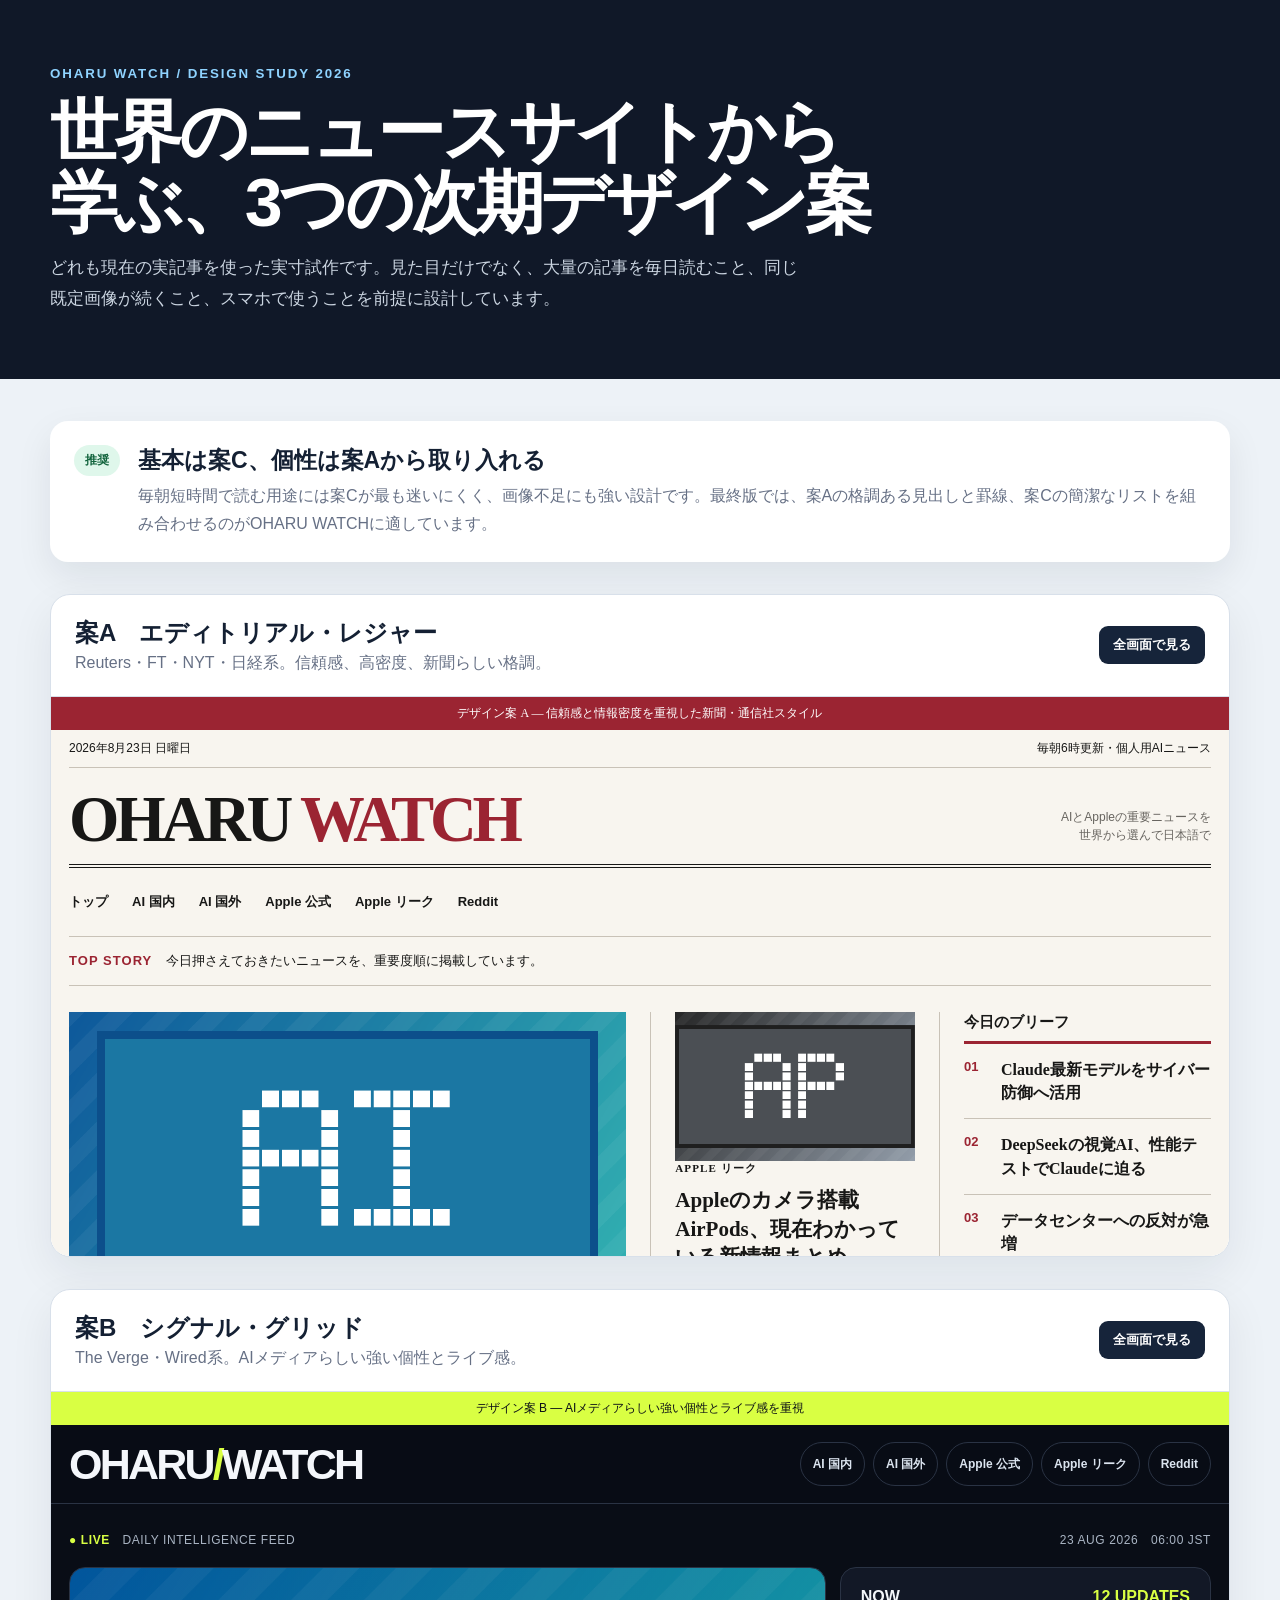
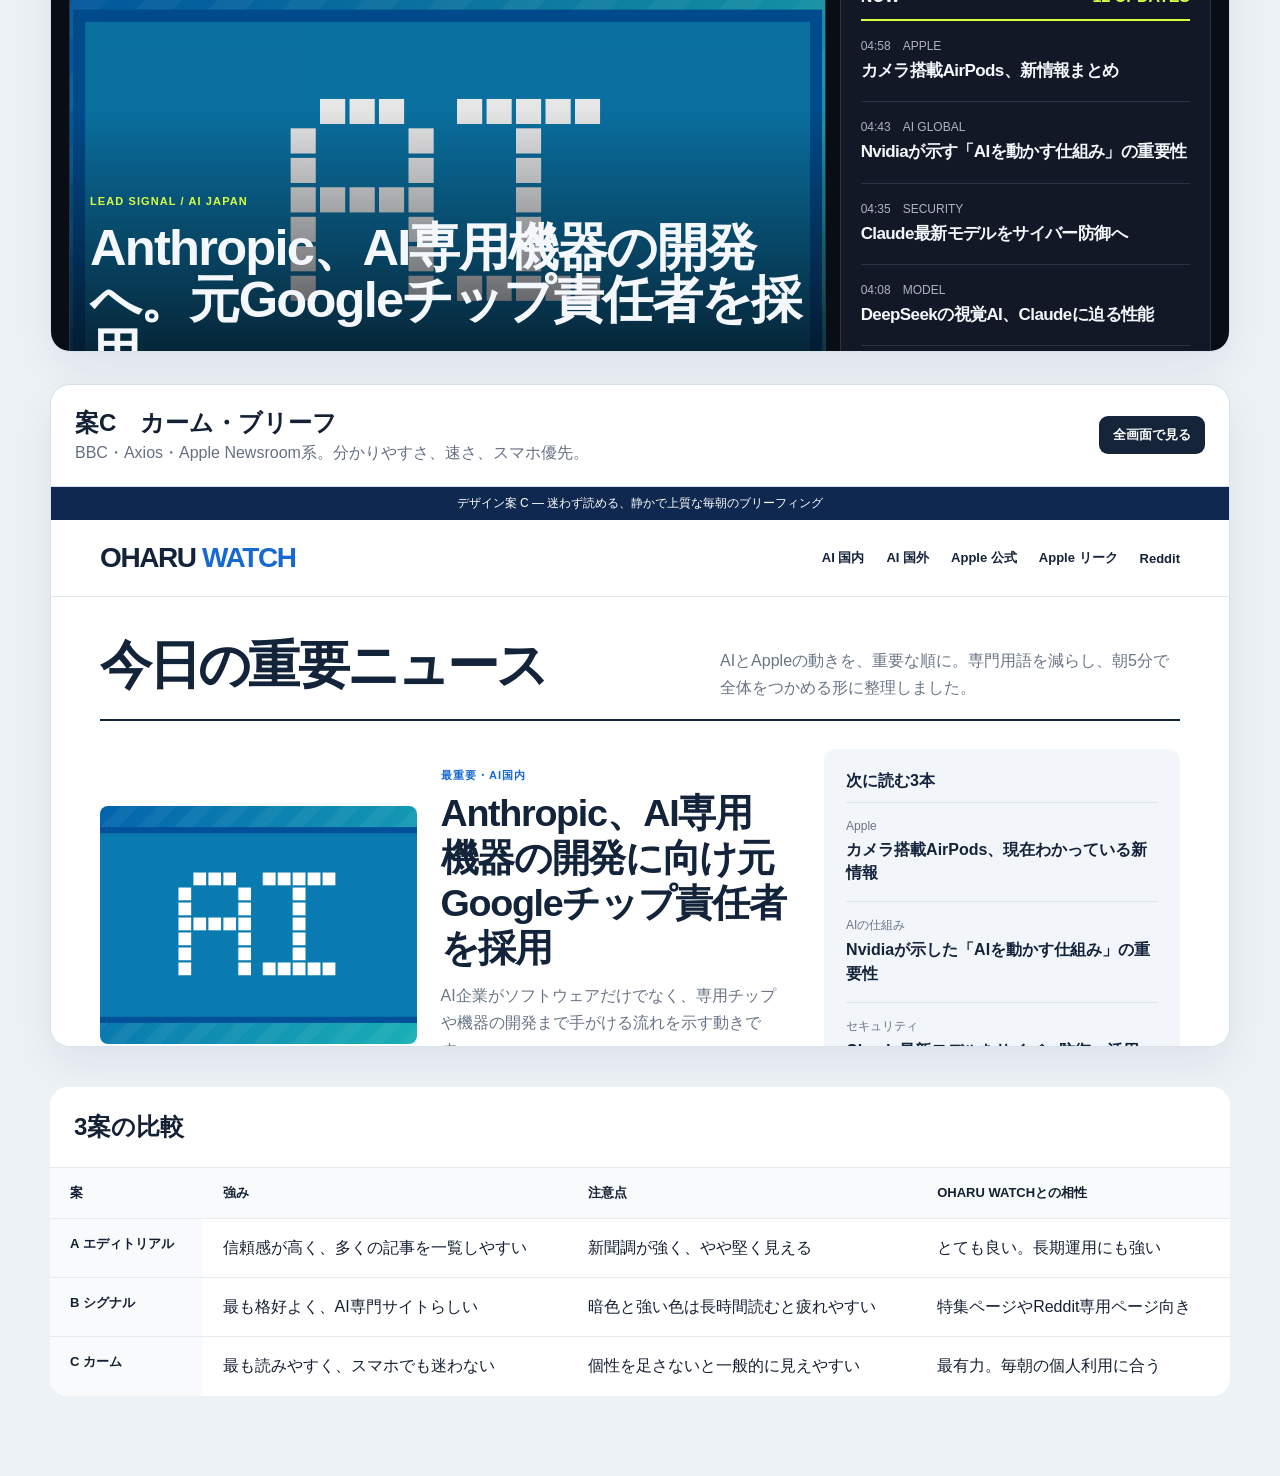
==== design-proposals/index.html @ b81df1ce "Publish OHARU WATCH design proposals" ====
<!doctype html>
<html lang="ja">
<head>
  <meta charset="utf-8">
  <meta name="viewport" content="width=device-width, initial-scale=1">
  <title>OHARU WATCH 次期デザイン比較</title>
  <link rel="stylesheet" href="proposal.css">
</head>
<body class="hub">
  <header class="hub-header">
    <small>OHARU WATCH / DESIGN STUDY 2026</small>
    <h1>世界のニュースサイトから学ぶ、3つの次期デザイン案</h1>
    <p>どれも現在の実記事を使った実寸試作です。見た目だけでなく、大量の記事を毎日読むこと、同じ既定画像が続くこと、スマホで使うことを前提に設計しています。</p>
  </header>
  <main class="hub-main">
    <section class="hub-recommendation">
      <strong>推奨</strong>
      <div><h2>基本は案C、個性は案Aから取り入れる</h2><p>毎朝短時間で読む用途には案Cが最も迷いにくく、画像不足にも強い設計です。最終版では、案Aの格調ある見出しと罫線、案Cの簡潔なリストを組み合わせるのがOHARU WATCHに適しています。</p></div>
    </section>

    <section class="concept-preview">
      <div class="preview-heading"><div><h2>案A　エディトリアル・レジャー</h2><p>Reuters・FT・NYT・日経系。信頼感、高密度、新聞らしい格調。</p></div><a href="concept-a-ledger.html">全画面で見る</a></div>
      <iframe src="concept-a-ledger.html" title="案A エディトリアル・レジャー"></iframe>
    </section>

    <section class="concept-preview">
      <div class="preview-heading"><div><h2>案B　シグナル・グリッド</h2><p>The Verge・Wired系。AIメディアらしい強い個性とライブ感。</p></div><a href="concept-b-signal.html">全画面で見る</a></div>
      <iframe src="concept-b-signal.html" title="案B シグナル・グリッド" loading="lazy"></iframe>
    </section>

    <section class="concept-preview">
      <div class="preview-heading"><div><h2>案C　カーム・ブリーフ</h2><p>BBC・Axios・Apple Newsroom系。分かりやすさ、速さ、スマホ優先。</p></div><a href="concept-c-calm.html">全画面で見る</a></div>
      <iframe src="concept-c-calm.html" title="案C カーム・ブリーフ" loading="lazy"></iframe>
    </section>

    <section class="comparison">
      <table>
        <caption>3案の比較</caption>
        <thead><tr><th>案</th><th>強み</th><th>注意点</th><th>OHARU WATCHとの相性</th></tr></thead>
        <tbody>
          <tr><th>A エディトリアル</th><td>信頼感が高く、多くの記事を一覧しやすい</td><td>新聞調が強く、やや堅く見える</td><td>とても良い。長期運用にも強い</td></tr>
          <tr><th>B シグナル</th><td>最も格好よく、AI専門サイトらしい</td><td>暗色と強い色は長時間読むと疲れやすい</td><td>特集ページやReddit専用ページ向き</td></tr>
          <tr><th>C カーム</th><td>最も読みやすく、スマホでも迷わない</td><td>個性を足さないと一般的に見えやすい</td><td>最有力。毎朝の個人利用に合う</td></tr>
        </tbody>
      </table>
    </section>
  </main>
</body>
</html>
---- design-proposals/proposal.css ----
:root {
  color-scheme: light;
  font-family: -apple-system, BlinkMacSystemFont, "Hiragino Sans", "Yu Gothic", Meiryo, sans-serif;
}

* { box-sizing: border-box; }
html { scroll-behavior: smooth; }
body { margin: 0; }
a { color: inherit; text-decoration: none; }
img { display: block; width: 100%; object-fit: cover; }
button, a { -webkit-tap-highlight-color: transparent; }
a:focus-visible { outline: 3px solid #3978ff; outline-offset: 3px; }

.proposal-note {
  margin: 0;
  padding: 8px 18px;
  background: #101828;
  color: #fff;
  font-size: 12px;
  text-align: center;
}

.eyebrow {
  display: block;
  margin-bottom: 7px;
  font-size: 11px;
  font-weight: 800;
  letter-spacing: .1em;
  text-transform: uppercase;
}

.meta {
  color: var(--muted);
  font-size: 12px;
}

/* Comparison hub */
.hub {
  --ink: #142033;
  --muted: #667085;
  min-height: 100vh;
  background: #edf2f7;
  color: var(--ink);
}

.hub-header {
  padding: 64px max(24px, calc((100vw - 1180px) / 2));
  background: #101828;
  color: #fff;
}

.hub-header small { color: #8fd3ff; font-weight: 800; letter-spacing: .14em; }
.hub-header h1 { max-width: 850px; margin: 14px 0 16px; font-size: clamp(34px, 6vw, 68px); line-height: 1.04; letter-spacing: -.055em; }
.hub-header p { max-width: 760px; margin: 0; color: #cbd5e1; font-size: 17px; line-height: 1.8; }
.hub-main { width: min(1180px, calc(100% - 40px)); margin: 42px auto 80px; }
.hub-recommendation { display: grid; grid-template-columns: auto 1fr; gap: 18px; align-items: start; padding: 24px; background: #fff; border-radius: 18px; box-shadow: 0 14px 36px rgba(15,23,42,.08); }
.hub-recommendation strong { padding: 7px 11px; border-radius: 999px; background: #dff7eb; color: #12643d; font-size: 12px; }
.hub-recommendation h2 { margin: 0 0 6px; font-size: 23px; }
.hub-recommendation p { margin: 0; color: var(--muted); line-height: 1.75; }
.concept-preview { margin-top: 32px; overflow: hidden; background: #fff; border: 1px solid #d8e0ea; border-radius: 20px; box-shadow: 0 16px 44px rgba(15,23,42,.07); }
.preview-heading { display: flex; align-items: center; justify-content: space-between; gap: 16px; padding: 22px 24px; }
.preview-heading h2 { margin: 0 0 4px; font-size: 24px; }
.preview-heading p { margin: 0; color: var(--muted); }
.preview-heading a { flex: none; padding: 10px 14px; border-radius: 9px; background: #16243a; color: #fff; font-size: 13px; font-weight: 800; }
.concept-preview iframe { display: block; width: 100%; height: 560px; border: 0; border-top: 1px solid #d8e0ea; background: #fff; }
.comparison { margin-top: 40px; overflow-x: auto; background: #fff; border-radius: 18px; }
.comparison table { width: 100%; min-width: 720px; border-collapse: collapse; }
.comparison caption { padding: 24px; text-align: left; font-size: 24px; font-weight: 800; }
.comparison th, .comparison td { padding: 16px 20px; border-top: 1px solid #e7ebf0; text-align: left; vertical-align: top; }
.comparison th { background: #f8fafc; font-size: 13px; }
.comparison td { line-height: 1.65; }

/* Concept A: Editorial Ledger */
.ledger {
  --paper: #f8f5ef;
  --ink: #171716;
  --muted: #67645f;
  --rule: #c9c2b7;
  --accent: #9b2432;
  background: var(--paper);
  color: var(--ink);
  font-family: Georgia, "Yu Mincho", "Hiragino Mincho ProN", serif;
}
.ledger .proposal-note { background: var(--accent); }
.ledger-header { width: min(1220px, calc(100% - 36px)); margin: auto; }
.ledger-utility { display: flex; justify-content: space-between; padding: 10px 0; border-bottom: 1px solid var(--rule); font: 12px/1.4 -apple-system, sans-serif; }
.ledger-brand { display: flex; align-items: end; justify-content: space-between; gap: 20px; padding: 22px 0 16px; border-bottom: 4px double var(--ink); }
.ledger-brand h1 { margin: 0; font-size: clamp(34px, 5.5vw, 66px); line-height: .9; letter-spacing: -.065em; }
.ledger-brand h1 span { color: var(--accent); }
.ledger-brand p { margin: 0 0 4px; color: var(--muted); font: 12px/1.5 -apple-system, sans-serif; text-align: right; }
.ledger-nav { display: flex; gap: 24px; overflow-x: auto; padding: 12px 0; border-bottom: 1px solid var(--rule); font: 700 13px/1.4 -apple-system, sans-serif; white-space: nowrap; scrollbar-width: none; }
.ledger-nav a,
.signal-nav a,
.calm-nav a { display: inline-flex; align-items: center; min-height: 44px; }
.ledger-main { width: min(1220px, calc(100% - 36px)); margin: auto; padding-bottom: 64px; }
.ledger-alert { display: flex; gap: 14px; align-items: baseline; padding: 14px 0; border-bottom: 1px solid var(--rule); font: 13px/1.5 -apple-system, sans-serif; }
.ledger-alert strong { color: var(--accent); text-transform: uppercase; letter-spacing: .08em; }
.ledger-top { display: grid; grid-template-columns: minmax(0, 1.65fr) minmax(220px, .75fr) minmax(230px, .7fr); gap: 24px; padding: 26px 0; border-bottom: 2px solid var(--ink); }
.ledger-hero { padding-right: 24px; border-right: 1px solid var(--rule); }
.ledger-hero img { aspect-ratio: 16/8.5; filter: saturate(.82); }
.ledger-hero h2 { max-width: 850px; margin: 16px 0 10px; font-size: clamp(29px, 3.6vw, 50px); line-height: 1.12; letter-spacing: -.035em; }
.ledger-hero p { max-width: 740px; margin: 0 0 12px; color: #4f4c47; font-size: 15px; line-height: 1.8; }
.ledger-secondary { padding-right: 24px; border-right: 1px solid var(--rule); }
.ledger-secondary article + article { margin-top: 20px; padding-top: 20px; border-top: 1px solid var(--rule); }
.ledger-secondary img { aspect-ratio: 16/10; }
.ledger-secondary h3 { margin: 10px 0 8px; font-size: 21px; line-height: 1.35; }
.ledger-briefs h2 { margin: 0; padding-bottom: 10px; border-bottom: 3px solid var(--accent); font: 800 15px/1.3 -apple-system, sans-serif; }
.ledger-briefs ol { margin: 0; padding: 0; list-style: none; }
.ledger-briefs li { display: grid; grid-template-columns: 28px 1fr; gap: 9px; padding: 14px 0; border-bottom: 1px solid var(--rule); }
.ledger-briefs b { color: var(--accent); font: 800 13px/1.4 -apple-system, sans-serif; }
.ledger-briefs a { font-size: 16px; font-weight: 700; line-height: 1.45; }
.ledger-section { padding: 26px 0; border-bottom: 1px solid var(--rule); }
.ledger-section-title { display: flex; align-items: center; justify-content: space-between; gap: 16px; margin-bottom: 16px; }
.ledger-section-title h2 { margin: 0; font-size: 26px; }
.ledger-section-title a { color: var(--accent); font: 800 12px/1.4 -apple-system, sans-serif; }
.ledger-list { display: grid; grid-template-columns: repeat(3, 1fr); gap: 0; border-top: 1px solid var(--ink); }
.ledger-list article { padding: 16px 20px 4px 0; }
.ledger-list article + article { padding-left: 20px; border-left: 1px solid var(--rule); }
.ledger-list h3 { margin: 7px 0 9px; font-size: 20px; line-height: 1.4; }

/* Concept B: Signal Grid */
.signal {
  --ink: #f4f7fb;
  --muted: #aab5c4;
  --base: #090d16;
  --panel: #121826;
  --line: #2a3344;
  --acid: #d9ff43;
  --cyan: #55dcff;
  background: var(--base);
  color: var(--ink);
  font-family: Arial, "Hiragino Sans", sans-serif;
}
.signal .proposal-note { background: var(--acid); color: #0b0f16; }
.signal-header { position: sticky; z-index: 5; top: 0; background: rgba(9,13,22,.94); border-bottom: 1px solid var(--line); backdrop-filter: blur(16px); }
.signal-header-inner { width: min(1240px, calc(100% - 36px)); margin: auto; display: flex; align-items: center; justify-content: space-between; gap: 20px; min-height: 78px; }
.signal-logo { font-size: clamp(25px, 4vw, 43px); font-weight: 900; letter-spacing: -.065em; }
.signal-logo i { color: var(--acid); font-style: normal; }
.signal-nav { display: flex; gap: 8px; overflow-x: auto; scrollbar-width: none; }
.signal-nav a { padding: 9px 12px; border: 1px solid var(--line); border-radius: 999px; color: #dbe4ef; font-size: 12px; font-weight: 800; white-space: nowrap; }
.signal-main { width: min(1240px, calc(100% - 36px)); margin: auto; padding: 28px 0 72px; }
.signal-status { display: flex; justify-content: space-between; gap: 20px; margin-bottom: 18px; color: var(--muted); font-size: 12px; letter-spacing: .05em; }
.signal-status strong { color: var(--acid); }
.signal-grid { display: grid; grid-template-columns: repeat(12, 1fr); gap: 14px; }
.signal-card { position: relative; overflow: hidden; min-height: 190px; padding: 20px; background: var(--panel); border: 1px solid var(--line); border-radius: 16px; }
.signal-card h2, .signal-card h3 { margin: 8px 0 10px; letter-spacing: -.035em; }
.signal-card h2 { max-width: 850px; font-size: clamp(31px, 4.3vw, 58px); line-height: 1.04; }
.signal-card h3 { font-size: 21px; line-height: 1.25; }
.signal-card p { margin: 0; color: var(--muted); line-height: 1.65; }
.signal-feature { grid-column: span 8; min-height: 470px; display: flex; flex-direction: column; justify-content: flex-end; background: linear-gradient(0deg, rgba(5,8,14,.96) 0%, rgba(5,8,14,.1) 70%), url('../assets/default-ai.png') center/cover; }
.signal-feature .eyebrow { color: var(--acid); }
.signal-feed { grid-column: span 4; grid-row: span 2; }
.signal-feed-header { display: flex; justify-content: space-between; padding-bottom: 13px; border-bottom: 2px solid var(--acid); }
.signal-feed-header b { color: var(--acid); }
.signal-feed article { padding: 15px 0; border-bottom: 1px solid var(--line); }
.signal-feed h3 { margin: 5px 0; font-size: 17px; }
.signal-small { grid-column: span 4; }
.signal-small.acid { background: var(--acid); border-color: var(--acid); color: #0d121b; }
.signal-small.acid p, .signal-small.acid .meta { color: #34400a; }
.signal-small.cyan { border-color: #286678; }
.signal-small.cyan .eyebrow { color: var(--cyan); }
.signal-section { margin-top: 34px; }
.signal-section-title { display: flex; justify-content: space-between; align-items: end; margin-bottom: 12px; }
.signal-section-title h2 { margin: 0; font-size: 28px; }
.signal-section-title a { color: var(--acid); font-size: 12px; font-weight: 800; }
.signal-stream { border-top: 1px solid var(--line); }
.signal-stream article { display: grid; grid-template-columns: 110px 1fr auto; gap: 18px; align-items: baseline; padding: 15px 0; border-bottom: 1px solid var(--line); }
.signal-stream h3 { margin: 0; font-size: 18px; line-height: 1.4; }
.signal-stream .rank { color: var(--acid); font-weight: 900; }

/* Concept C: Calm Brief */
.calm {
  --ink: #13233a;
  --muted: #697586;
  --line: #dfe5ec;
  --blue: #1769d2;
  --soft: #f2f6fb;
  background: #fff;
  color: var(--ink);
}
.calm .proposal-note { background: #0f2850; }
.calm-header { border-bottom: 1px solid var(--line); }
.calm-header-inner { width: min(1080px, calc(100% - 36px)); margin: auto; min-height: 76px; display: flex; align-items: center; justify-content: space-between; gap: 20px; }
.calm-logo { font-size: 28px; font-weight: 900; letter-spacing: -.05em; }
.calm-logo span { color: var(--blue); }
.calm-nav { display: flex; gap: 22px; overflow-x: auto; scrollbar-width: none; font-size: 13px; font-weight: 750; white-space: nowrap; }
.calm-main { width: min(1080px, calc(100% - 36px)); margin: 34px auto 72px; }
.calm-intro { display: flex; align-items: end; justify-content: space-between; gap: 24px; padding-bottom: 18px; border-bottom: 2px solid var(--ink); }
.calm-intro h1 { margin: 0; font-size: clamp(32px, 5vw, 52px); letter-spacing: -.055em; }
.calm-intro p { max-width: 460px; margin: 0; color: var(--muted); line-height: 1.7; }
.calm-top { display: grid; grid-template-columns: minmax(0, 1.45fr) minmax(280px, .75fr); gap: 36px; padding: 28px 0; border-bottom: 1px solid var(--line); }
.calm-feature { display: grid; grid-template-columns: 46% 1fr; gap: 24px; align-items: center; }
.calm-feature img { aspect-ratio: 4/3; border-radius: 8px; }
.calm-feature .eyebrow { color: var(--blue); }
.calm-feature h2 { margin: 8px 0 10px; font-size: clamp(26px, 3.2vw, 40px); line-height: 1.2; letter-spacing: -.035em; }
.calm-feature p { margin: 0; color: var(--muted); line-height: 1.7; }
.calm-keypoints { padding: 22px; background: var(--soft); border-radius: 12px; }
.calm-keypoints h2 { margin: 0 0 10px; font-size: 16px; }
.calm-keypoints article { padding: 13px 0; border-top: 1px solid var(--line); }
.calm-keypoints h3 { margin: 4px 0; font-size: 16px; line-height: 1.45; }
.calm-section { margin-top: 36px; }
.calm-section-title { display: flex; align-items: center; justify-content: space-between; padding-bottom: 10px; border-bottom: 2px solid var(--ink); }
.calm-section-title h2 { margin: 0; font-size: 22px; }
.calm-section-title a { color: var(--blue); font-size: 12px; font-weight: 800; }
.calm-list article { display: grid; grid-template-columns: 56px minmax(0, 1fr) 150px; gap: 18px; align-items: start; padding: 17px 0; border-bottom: 1px solid var(--line); }
.calm-list .number { color: #a5afbb; font-size: 20px; font-weight: 800; }
.calm-list h3 { margin: 3px 0 7px; font-size: 18px; line-height: 1.45; }
.calm-list p { margin: 0; color: var(--muted); font-size: 13px; line-height: 1.65; }
.calm-list img { aspect-ratio: 16/10; border-radius: 6px; }

@media (max-width: 900px) {
  .ledger-top { grid-template-columns: 1fr 1fr; }
  .ledger-hero { grid-column: 1 / -1; padding: 0 0 24px; border-right: 0; border-bottom: 1px solid var(--rule); }
  .ledger-secondary { border-right: 0; }
  .signal-feature { grid-column: span 12; }
  .signal-feed { grid-column: span 7; }
  .signal-small { grid-column: span 5; }
  .calm-top, .calm-feature { grid-template-columns: 1fr; }
}

@media (max-width: 640px) {
  .hub-header { padding-top: 42px; padding-bottom: 42px; }
  .hub-main { width: min(100% - 24px, 1180px); margin-top: 18px; }
  .hub-recommendation { grid-template-columns: 1fr; }
  .preview-heading { align-items: flex-start; padding: 18px; }
  .preview-heading p { font-size: 13px; }
  .preview-heading a { padding: 8px 10px; }
  .concept-preview iframe { height: 620px; }

  .ledger-header, .ledger-main, .signal-header-inner, .signal-main, .calm-header-inner, .calm-main { width: min(100% - 24px, 1220px); }
  .ledger-brand { align-items: start; }
  .ledger-brand p { display: none; }
  .ledger-top { grid-template-columns: 1fr; gap: 0; }
  .ledger-hero, .ledger-secondary { padding: 20px 0; border-right: 0; border-bottom: 1px solid var(--rule); }
  .ledger-list { grid-template-columns: 1fr; }
  .ledger-list article, .ledger-list article + article { padding: 15px 0; border-left: 0; border-bottom: 1px solid var(--rule); }

  .signal-header-inner { align-items: flex-start; flex-direction: column; padding: 14px 0; }
  .signal-nav { width: 100%; }
  .signal-grid { display: block; }
  .signal-card { margin-bottom: 12px; min-height: 0; }
  .signal-feature { min-height: 430px; }
  .signal-stream article { grid-template-columns: 42px 1fr; }
  .signal-stream .meta { grid-column: 2; }

  .calm-header-inner { align-items: flex-start; flex-direction: column; padding: 14px 0; }
  .calm-nav { width: 100%; padding-bottom: 3px; }
  .calm-intro { align-items: start; flex-direction: column; }
  .calm-top { gap: 18px; }
  .calm-list article { grid-template-columns: 36px 1fr; gap: 12px; }
  .calm-list img { display: none; }
}
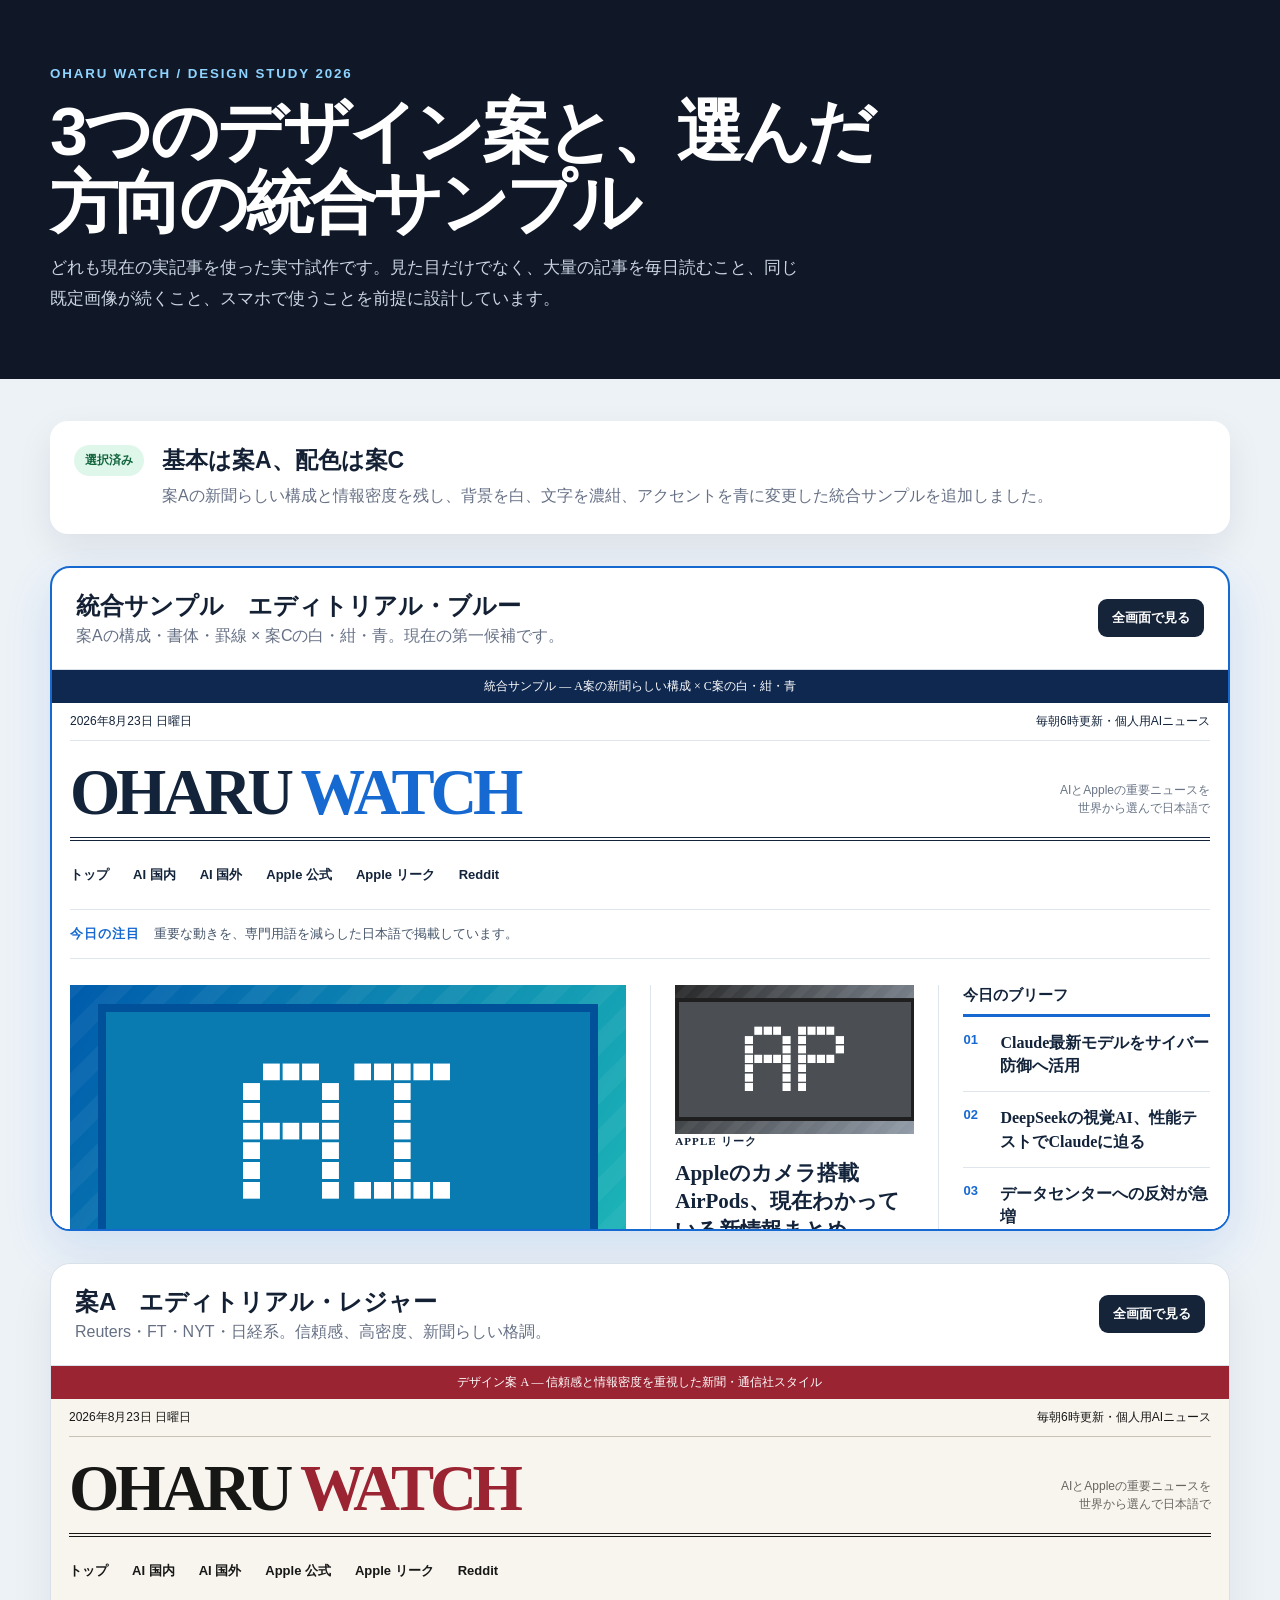
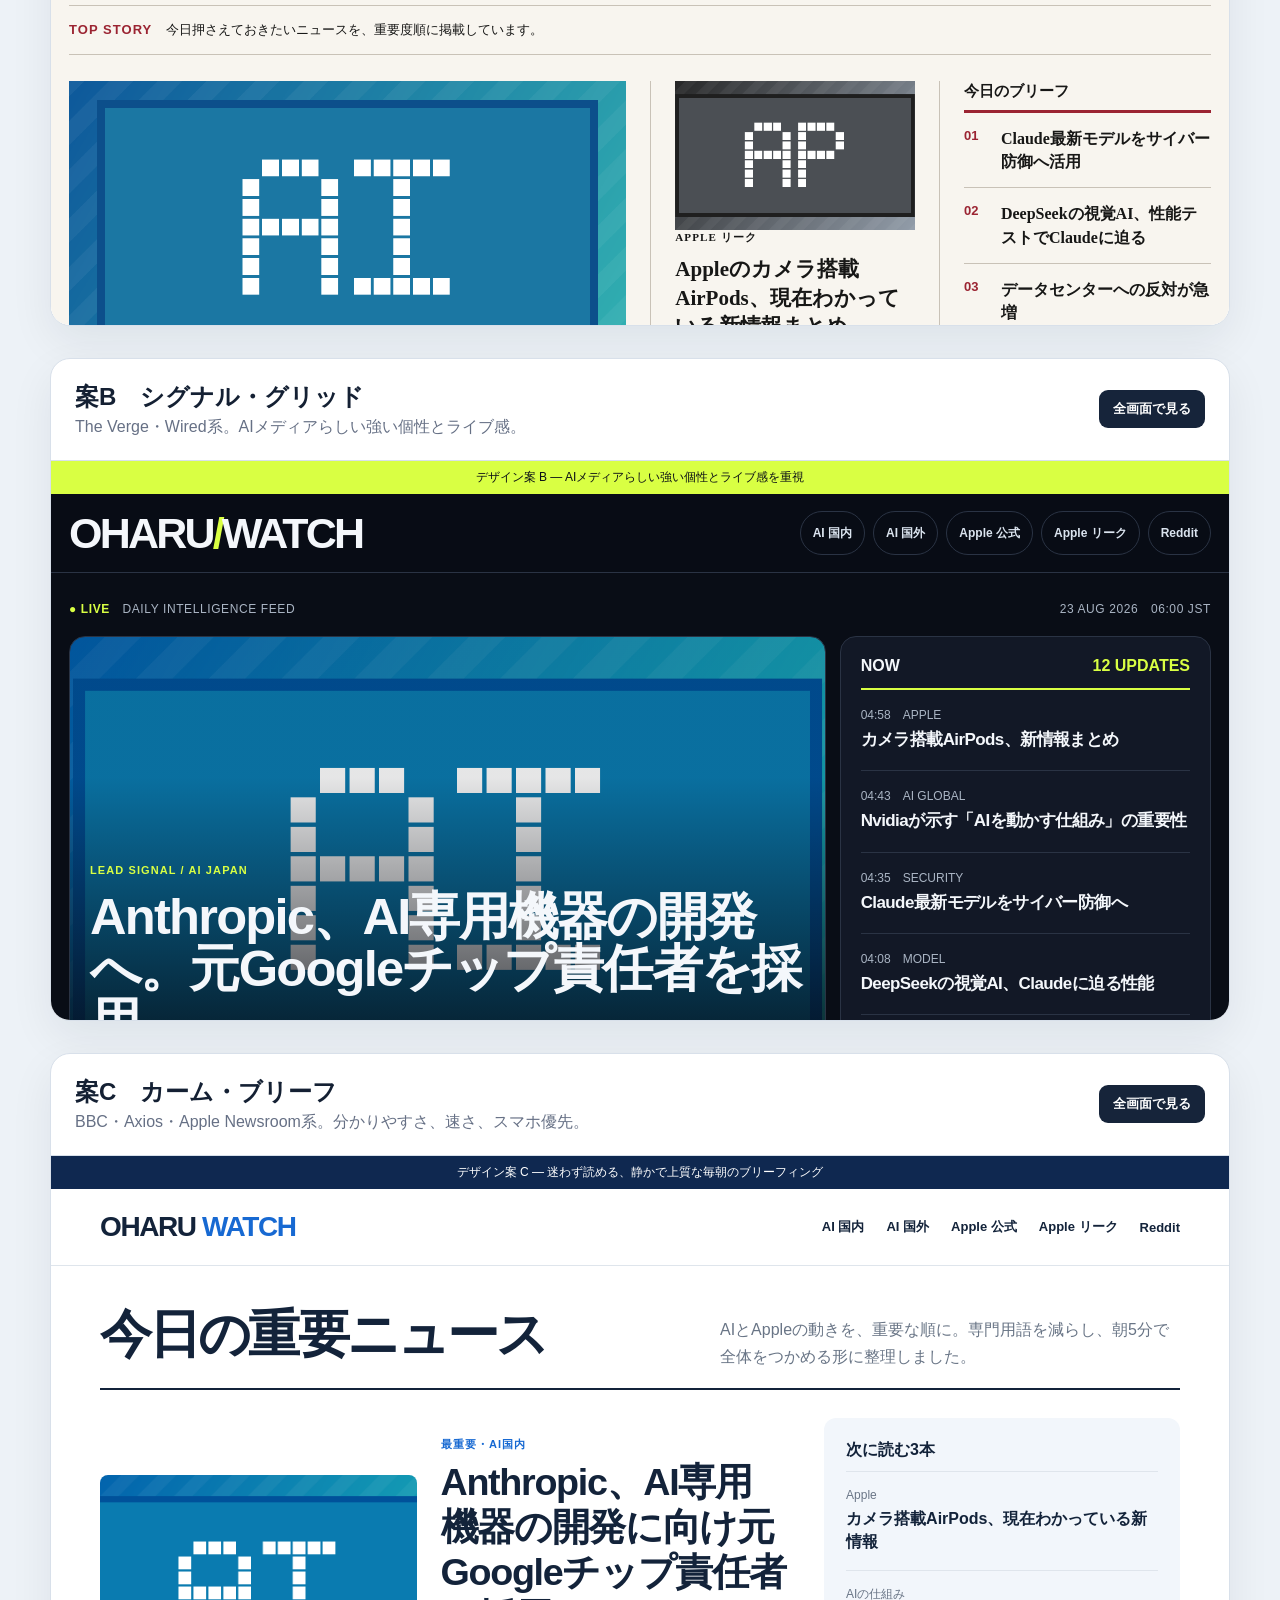
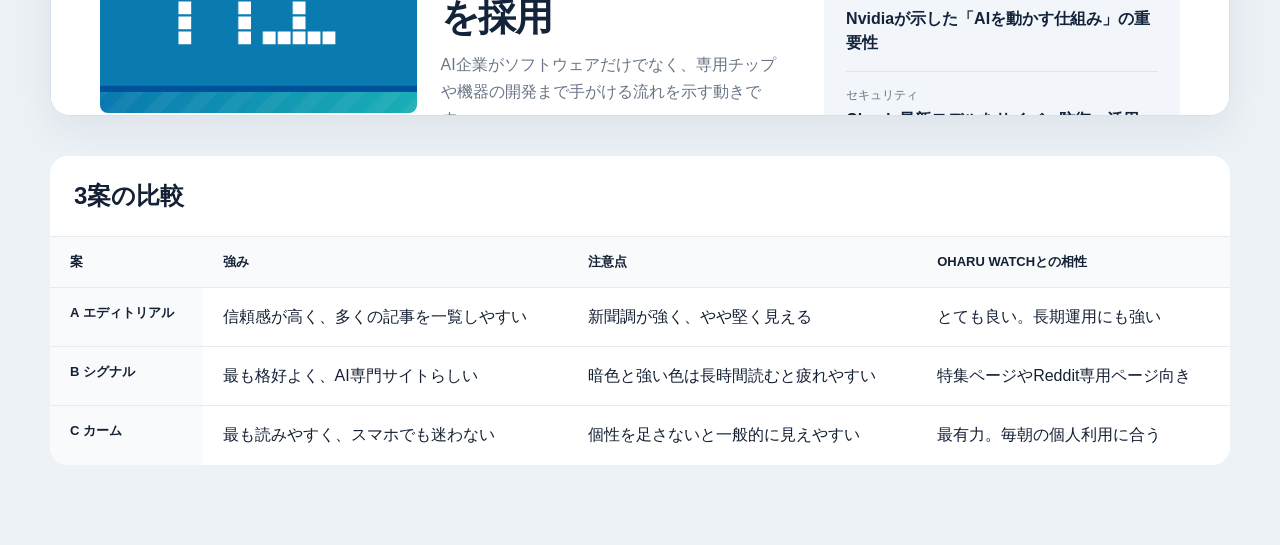
==== commit 9ffdd567: "Add A layout with C color sample" ====
--- a/design-proposals/index.html
+++ b/design-proposals/index.html
@@ -3,19 +3,24 @@
 <head>
   <meta charset="utf-8">
   <meta name="viewport" content="width=device-width, initial-scale=1">
-  <title>OHARU WATCH 次期デザイン比較</title>
+  <title>OHARU WATCH 次期デザイン比較・統合サンプル</title>
   <link rel="stylesheet" href="proposal.css">
 </head>
 <body class="hub">
   <header class="hub-header">
     <small>OHARU WATCH / DESIGN STUDY 2026</small>
-    <h1>世界のニュースサイトから学ぶ、3つの次期デザイン案</h1>
+    <h1>3つのデザイン案と、選んだ方向の統合サンプル</h1>
     <p>どれも現在の実記事を使った実寸試作です。見た目だけでなく、大量の記事を毎日読むこと、同じ既定画像が続くこと、スマホで使うことを前提に設計しています。</p>
   </header>
   <main class="hub-main">
     <section class="hub-recommendation">
-      <strong>推奨</strong>
-      <div><h2>基本は案C、個性は案Aから取り入れる</h2><p>毎朝短時間で読む用途には案Cが最も迷いにくく、画像不足にも強い設計です。最終版では、案Aの格調ある見出しと罫線、案Cの簡潔なリストを組み合わせるのがOHARU WATCHに適しています。</p></div>
+      <strong>選択済み</strong>
+      <div><h2>基本は案A、配色は案C</h2><p>案Aの新聞らしい構成と情報密度を残し、背景を白、文字を濃紺、アクセントを青に変更した統合サンプルを追加しました。</p></div>
+    </section>
+
+    <section class="concept-preview selected-preview">
+      <div class="preview-heading"><div><h2>統合サンプル　エディトリアル・ブルー</h2><p>案Aの構成・書体・罫線 × 案Cの白・紺・青。現在の第一候補です。</p></div><a href="concept-ac-editorial-blue.html">全画面で見る</a></div>
+      <iframe src="concept-ac-editorial-blue.html" title="A案の構成とC案の配色を組み合わせた統合サンプル"></iframe>
     </section>
 
     <section class="concept-preview">
--- a/design-proposals/proposal.css
+++ b/design-proposals/proposal.css
@@ -58,6 +58,7 @@
 .hub-recommendation h2 { margin: 0 0 6px; font-size: 23px; }
 .hub-recommendation p { margin: 0; color: var(--muted); line-height: 1.75; }
 .concept-preview { margin-top: 32px; overflow: hidden; background: #fff; border: 1px solid #d8e0ea; border-radius: 20px; box-shadow: 0 16px 44px rgba(15,23,42,.07); }
+.selected-preview { border: 2px solid #1769d2; box-shadow: 0 18px 48px rgba(23,105,210,.14); }
 .preview-heading { display: flex; align-items: center; justify-content: space-between; gap: 16px; padding: 22px 24px; }
 .preview-heading h2 { margin: 0 0 4px; font-size: 24px; }
 .preview-heading p { margin: 0; color: var(--muted); }
@@ -118,6 +119,21 @@
 .ledger-list article + article { padding-left: 20px; border-left: 1px solid var(--rule); }
 .ledger-list h3 { margin: 7px 0 9px; font-size: 20px; line-height: 1.4; }
 
+/* Selected direction: Concept A structure with Concept C colors */
+.hybrid {
+  --paper: #fff;
+  --ink: #13233a;
+  --muted: #697586;
+  --rule: #dfe5ec;
+  --accent: #1769d2;
+}
+.hybrid .proposal-note { background: #0f2850; }
+.hybrid .ledger-hero img,
+.hybrid .ledger-secondary img { filter: none; }
+.hybrid .ledger-hero p { color: #46566b; }
+.hybrid .ledger-alert { color: #46566b; }
+.hybrid .ledger-alert strong { color: var(--accent); }
+
 /* Concept B: Signal Grid */
 .signal {
   --ink: #f4f7fb;
